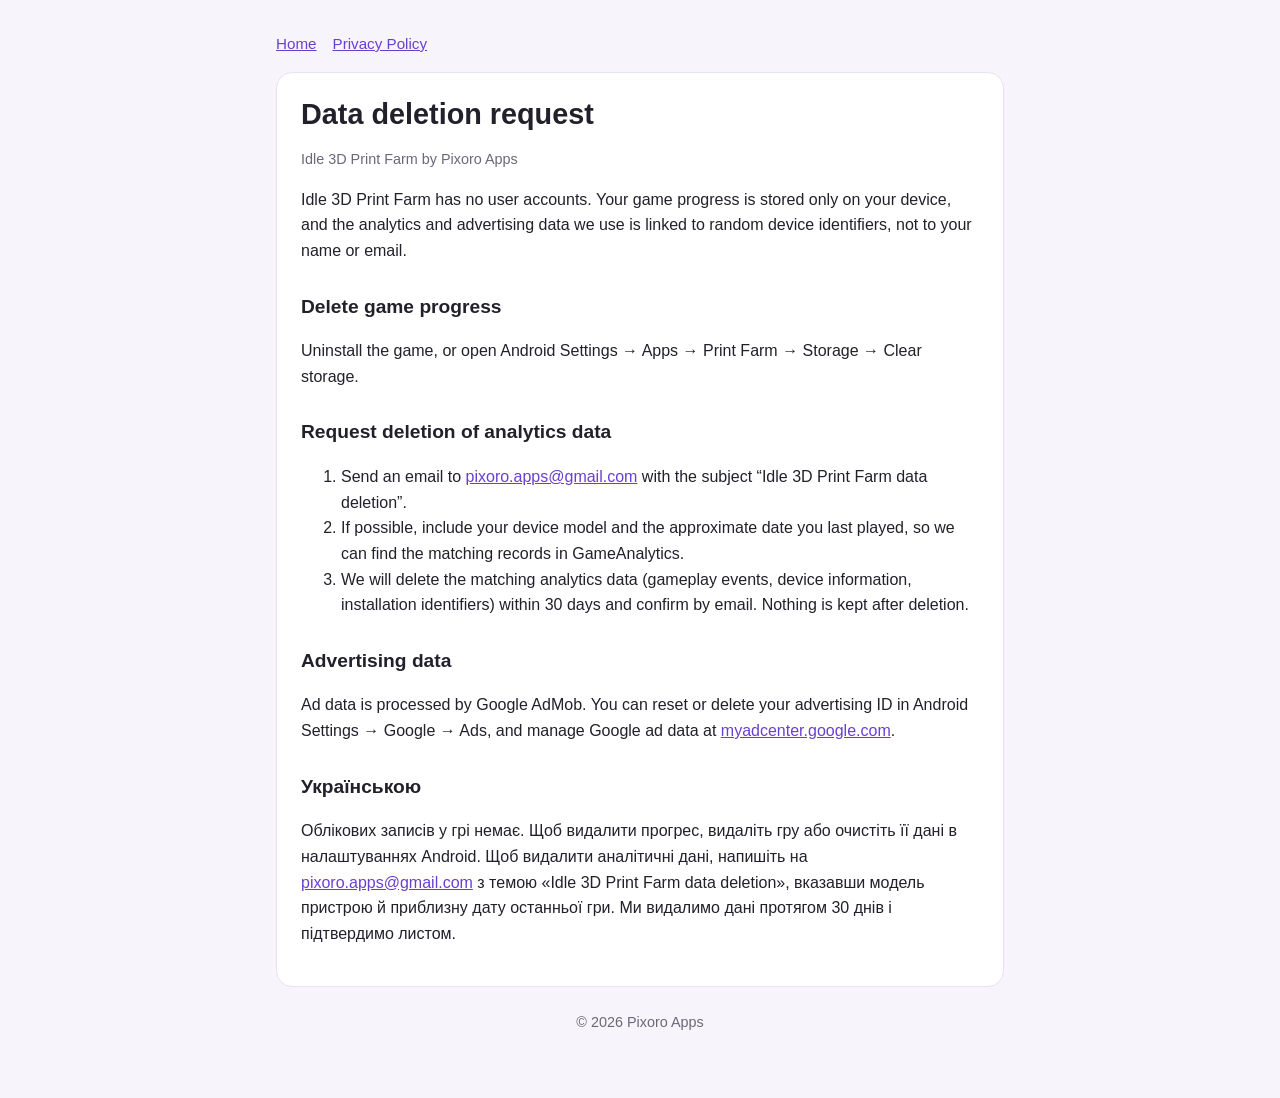
==== delete-data.html @ 5e58eb98 "Add a data deletion request page Co-Authored-By: Claude Opus 5.5 <noreply@anthropic.com>" ====
<!doctype html>
<html lang="en">
<head>
<meta charset="utf-8"><meta name="viewport" content="width=device-width, initial-scale=1">
<title>Data Deletion — Idle 3D Print Farm</title>
<link rel="stylesheet" href="style.css">
</head>
<body><main>
<nav><a href="index.html">Home</a><a href="privacy.html">Privacy Policy</a></nav>
<article>
<h1>Data deletion request</h1>
<p class="meta">Idle 3D Print Farm by Pixoro Apps</p>

<p>Idle 3D Print Farm has no user accounts. Your game progress is stored only on your device, and the analytics and
advertising data we use is linked to random device identifiers, not to your name or email.</p>

<h2>Delete game progress</h2>
<p>Uninstall the game, or open Android Settings → Apps → Print Farm → Storage → Clear storage.</p>

<h2>Request deletion of analytics data</h2>
<ol>
<li>Send an email to <a href="mailto:pixoro.apps@gmail.com?subject=Idle%203D%20Print%20Farm%20data%20deletion">pixoro.apps@gmail.com</a>
with the subject “Idle 3D Print Farm data deletion”.</li>
<li>If possible, include your device model and the approximate date you last played, so we can find the matching
records in GameAnalytics.</li>
<li>We will delete the matching analytics data (gameplay events, device information, installation identifiers)
within 30 days and confirm by email. Nothing is kept after deletion.</li>
</ol>

<h2>Advertising data</h2>
<p>Ad data is processed by Google AdMob. You can reset or delete your advertising ID in Android Settings → Google → Ads,
and manage Google ad data at <a href="https://myadcenter.google.com">myadcenter.google.com</a>.</p>

<h2>Українською</h2>
<p>Облікових записів у грі немає. Щоб видалити прогрес, видаліть гру або очистіть її дані в налаштуваннях Android.
Щоб видалити аналітичні дані, напишіть на <a href="mailto:pixoro.apps@gmail.com">pixoro.apps@gmail.com</a>
з темою «Idle 3D Print Farm data deletion», вказавши модель пристрою й приблизну дату останньої гри.
Ми видалимо дані протягом 30 днів і підтвердимо листом.</p>
</article>
<footer>© 2026 Pixoro Apps</footer>
</main></body>
</html>
---- style.css ----
:root { --bg: #f7f5fb; --card: #fff; --text: #22202a; --muted: #6b6878; --accent: #6a3fd0; --line: #e6e2ef; }
@media (prefers-color-scheme: dark) {
  :root { --bg: #17141f; --card: #211d2b; --text: #ece9f3; --muted: #a29fb0; --accent: #b39bff; --line: #352f43; }
}
* { box-sizing: border-box; }
body { margin: 0; background: var(--bg); color: var(--text); font: 16px/1.6 -apple-system, BlinkMacSystemFont, "Segoe UI", Roboto, sans-serif; }
main { max-width: 760px; margin: 0 auto; padding: 32px 16px 64px; }
article { background: var(--card); border: 1px solid var(--line); border-radius: 16px; padding: 24px; }
h1 { font-size: 1.8rem; line-height: 1.25; margin: 0 0 4px; }
h2 { font-size: 1.2rem; margin: 28px 0 8px; }
p, li { color: var(--text); }
.meta, footer { color: var(--muted); font-size: .9rem; }
a { color: var(--accent); }
nav { display: flex; gap: 16px; flex-wrap: wrap; margin-bottom: 16px; font-size: .95rem; }
table { width: 100%; border-collapse: collapse; font-size: .95rem; }
th, td { text-align: left; vertical-align: top; padding: 8px; border-bottom: 1px solid var(--line); }
footer { margin-top: 24px; text-align: center; }
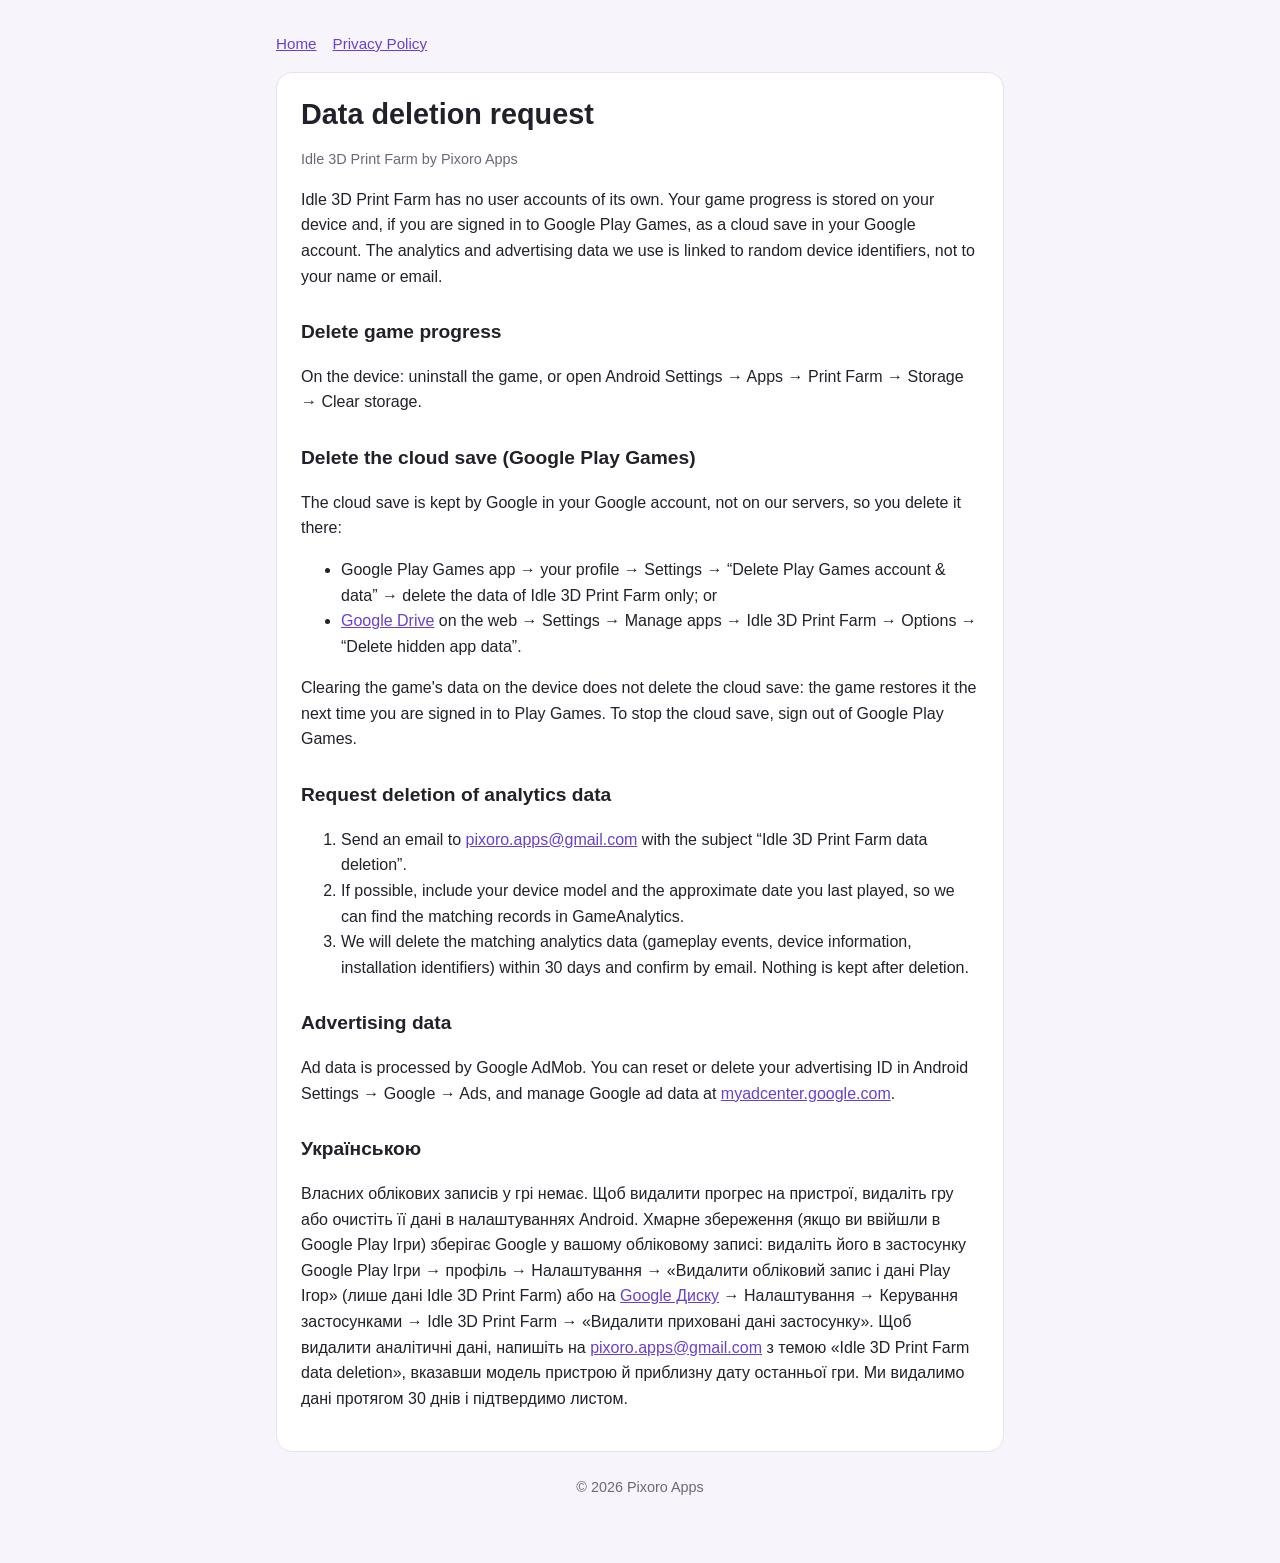
==== commit 96352c3b: "Describe the Google Play Games cloud save Privacy Policy (en, uk): new section 2 on the cloud save (" ====
--- a/delete-data.html
+++ b/delete-data.html
@@ -11,11 +11,23 @@
 <h1>Data deletion request</h1>
 <p class="meta">Idle 3D Print Farm by Pixoro Apps</p>
 
-<p>Idle 3D Print Farm has no user accounts. Your game progress is stored only on your device, and the analytics and
-advertising data we use is linked to random device identifiers, not to your name or email.</p>
+<p>Idle 3D Print Farm has no user accounts of its own. Your game progress is stored on your device and, if you are
+signed in to Google Play Games, as a cloud save in your Google account. The analytics and advertising data we use is
+linked to random device identifiers, not to your name or email.</p>
 
 <h2>Delete game progress</h2>
-<p>Uninstall the game, or open Android Settings → Apps → Print Farm → Storage → Clear storage.</p>
+<p>On the device: uninstall the game, or open Android Settings → Apps → Print Farm → Storage → Clear storage.</p>
+
+<h2>Delete the cloud save (Google Play Games)</h2>
+<p>The cloud save is kept by Google in your Google account, not on our servers, so you delete it there:</p>
+<ul>
+<li>Google Play Games app → your profile → Settings → “Delete Play Games account &amp; data” → delete the data of
+Idle 3D Print Farm only; or</li>
+<li><a href="https://drive.google.com">Google Drive</a> on the web → Settings → Manage apps → Idle 3D Print Farm →
+Options → “Delete hidden app data”.</li>
+</ul>
+<p>Clearing the game's data on the device does not delete the cloud save: the game restores it the next time you are
+signed in to Play Games. To stop the cloud save, sign out of Google Play Games.</p>
 
 <h2>Request deletion of analytics data</h2>
 <ol>
@@ -32,7 +44,11 @@
 and manage Google ad data at <a href="https://myadcenter.google.com">myadcenter.google.com</a>.</p>
 
 <h2>Українською</h2>
-<p>Облікових записів у грі немає. Щоб видалити прогрес, видаліть гру або очистіть її дані в налаштуваннях Android.
+<p>Власних облікових записів у грі немає. Щоб видалити прогрес на пристрої, видаліть гру або очистіть її дані в
+налаштуваннях Android. Хмарне збереження (якщо ви ввійшли в Google Play Ігри) зберігає Google у вашому обліковому
+записі: видаліть його в застосунку Google Play Ігри → профіль → Налаштування → «Видалити обліковий запис і дані Play
+Ігор» (лише дані Idle 3D Print Farm) або на <a href="https://drive.google.com">Google Диску</a> → Налаштування →
+Керування застосунками → Idle 3D Print Farm → «Видалити приховані дані застосунку».
 Щоб видалити аналітичні дані, напишіть на <a href="mailto:pixoro.apps@gmail.com">pixoro.apps@gmail.com</a>
 з темою «Idle 3D Print Farm data deletion», вказавши модель пристрою й приблизну дату останньої гри.
 Ми видалимо дані протягом 30 днів і підтвердимо листом.</p>
